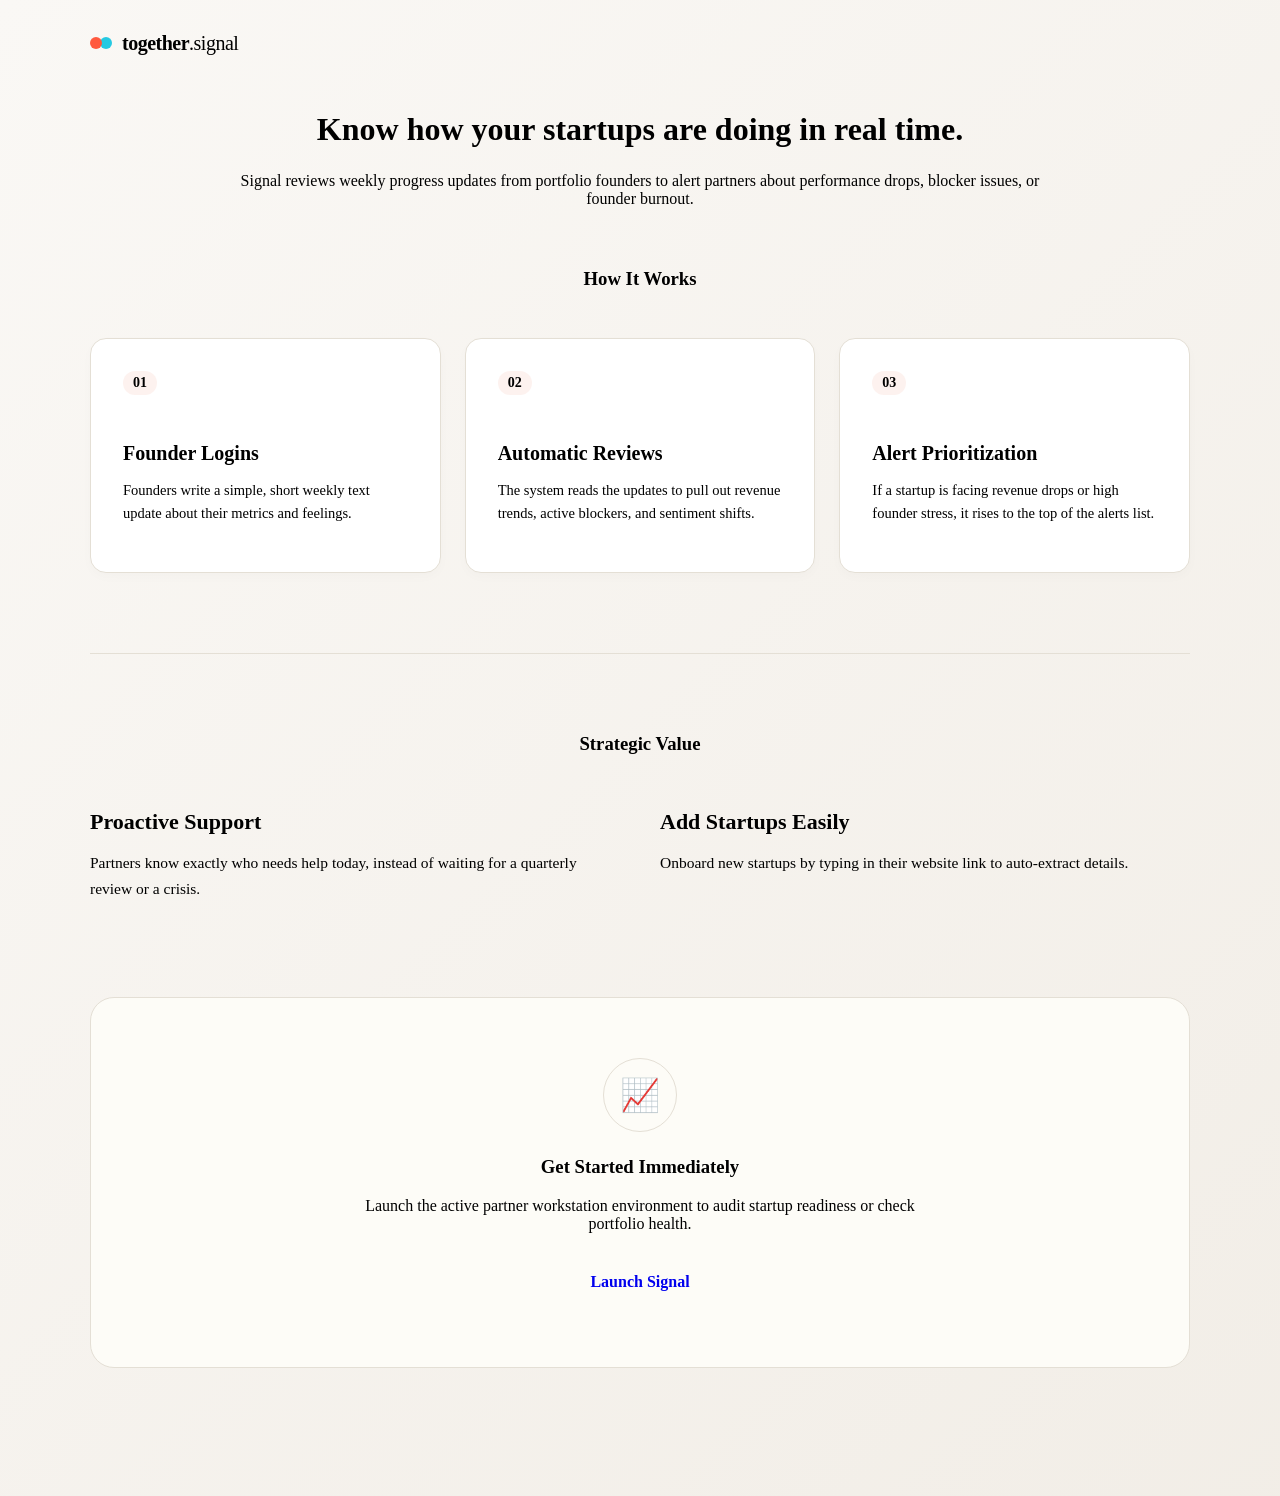
==== code/signal/static/index.html @ ca5fa367 "Initialize clean workspace split" ====
<!DOCTYPE html>
<html lang="en">
<head>
    <meta charset="UTF-8">
    <meta name="viewport" content="width=device-width, initial-scale=1.0">
    <title>Signal</title>
    <meta name="description" content="Signal reviews weekly progress updates from portfolio founders to alert partners about performance drops, blocker issues, or founder burnout.">
    <!-- Google Fonts -->
    <link rel="preconnect" href="https://fonts.googleapis.com">
    <link rel="preconnect" href="https://fonts.gstatic.com" crossorigin>
    <link href="https://fonts.googleapis.com/css2?family=Plus+Jakarta+Sans:wght@400;500;700&family=Sofia+Sans:wght@300;400;500;700&family=JetBrains+Mono:wght@400;700&display=swap" rel="stylesheet">
    <link rel="stylesheet" href="/static/styles.css">
    <style>
        /* Allow page scrolling for landing page */
        html, body {
            overflow: auto !important;
            overflow-y: auto !important;
            margin: 0;
            padding: 0;
        }
        
        /* Premium Background Gradient Animation */
        body {
            background: linear-gradient(-45deg, #FAF8F5, #F5F1EB, #EFEAE2, #FAF8F5);
            background-size: 400% 400%;
            animation: gradientBG 15s ease infinite;
            min-height: 100vh;
        }
        
        @keyframes gradientBG {
            0% { background-position: 0% 50%; }
            50% { background-position: 100% 50%; }
            100% { background-position: 0% 50%; }
        }
        
        /* Make container transparent so gradient is visible */
        .mc-app-container {
            background: transparent !important;
            height: auto !important;
            min-height: calc(100vh - 120px);
            padding: 0 48px 48px 48px;
            box-shadow: none !important;
        }

        .landing-main {
            padding: 40px 0 80px 0;
            max-width: 1100px;
            margin: 0 auto;
        }
        
        .landing-grid {
            display: grid;
            grid-template-columns: 1fr 1fr 1fr;
            gap: 24px;
            margin-top: 48px;
        }
        
        .landing-step-card {
            background: #FFFFFF;
            border: 1px solid #E4DFD5;
            border-radius: 16px;
            padding: 32px;
            transition: all 0.3s ease;
            box-shadow: 0 4px 12px rgba(0, 0, 0, 0.02);
            position: relative;
        }
        
        .landing-step-card:hover {
            transform: translateY(-4px);
            box-shadow: 0 12px 24px rgba(0, 0, 0, 0.05);
            border-color: var(--color-signal-orange);
        }
        
        .step-number-badge {
            font-family: var(--font-family-mono);
            font-size: 14px;
            font-weight: 700;
            color: var(--color-signal-orange);
            background: rgba(230, 92, 53, 0.08);
            padding: 4px 10px;
            border-radius: 99px;
            display: inline-block;
            margin-bottom: 20px;
        }
        
        .step-title {
            font-family: var(--font-family-display);
            font-size: 20px;
            font-weight: 700;
            margin-bottom: 12px;
            color: var(--color-ink);
        }
        
        .step-desc {
            font-size: 14.5px;
            line-height: 1.6;
            color: var(--color-slate-gray);
        }
        
        .benefits-section {
            margin-top: 80px;
            border-top: 1px solid #E4DFD5;
            padding-top: 60px;
        }
        
        .benefit-row {
            display: grid;
            grid-template-columns: 1fr 1fr;
            gap: 40px;
            margin-top: 32px;
        }
        
        .benefit-col h3 {
            font-family: var(--font-family-display);
            font-size: 22px;
            font-weight: 700;
            margin-bottom: 12px;
            color: var(--color-ink);
        }
        
        .benefit-col p {
            font-size: 15.5px;
            line-height: 1.65;
            color: var(--color-slate-gray);
        }
        
        .landing-cta-block {
            margin-top: 80px;
            text-align: center;
            background: #FDFCF7;
            border: 1px solid #E4DFD5;
            border-radius: 24px;
            padding: 60px;
        }
        
        .cta-icon-circle {
            width: 72px;
            height: 72px;
            background: var(--color-canvas);
            border: 1px solid #E4DFD5;
            border-radius: 50%;
            display: flex;
            align-items: center;
            justify-content: center;
            font-size: 32px;
            margin: 0 auto 24px auto;
        }
        
        .cta-btn {
            font-size: 16px;
            padding: 16px 36px;
            border-radius: 99px;
            margin-top: 24px;
            display: inline-block;
            text-decoration: none;
            font-weight: 700;
            cursor: pointer;
        }
    </style>
</head>
<body>
    <!-- Left-aligned Simple Logo Header -->
    <div class="simple-logo-header" style="max-width: 1100px; margin: 0 auto; padding: 32px 24px 0 24px; display: flex; justify-content: flex-start; z-index: 10; position: relative;">
        <div class="nav-logo-group" style="cursor: pointer; display: flex; align-items: center; gap: 10px;" onclick="window.location.reload();">
            <div class="together-logo-mark" style="display: flex; position: relative; width: 22px; height: 15px;">
                <span class="logo-dot-red" style="width: 12px; height: 12px; border-radius: 50%; position: absolute; top: 1px; left: 0; background-color: #FF593E; z-index: 1;"></span>
                <span class="logo-dot-blue" style="width: 12px; height: 12px; border-radius: 50%; position: absolute; top: 1px; right: 0; background-color: #00C1DE; opacity: 0.85;"></span>
            </div>
            <span class="nav-logo-text" style="font-family: var(--font-family-display); font-size: 20px; font-weight: 700; letter-spacing: -0.5px; color: var(--color-ink-black);">together<span class="logo-suffix" style="color: var(--color-signal-orange); font-weight: 400;">.signal</span></span>
        </div>
    </div>

    <!-- Main Container -->
    <div class="mc-app-container">
        <main class="landing-main">
            <!-- Hero Header -->
            <header class="editorial-hero" style="text-align: center;">
                <h1 class="display-xl" style="margin-top: 16px;">Know how your startups are doing in real time.</h1>
                <p class="body-lead" style="max-width: 800px; margin: 24px auto 0 auto;">Signal reviews weekly progress updates from portfolio founders to alert partners about performance drops, blocker issues, or founder burnout.</p>
            </header>

            <!-- How it Works -->
            <section style="margin-top: 60px;">
                <h3 class="section-micro-title" style="text-align: center;">How It Works</h3>
                <div class="landing-grid">
                    <div class="landing-step-card">
                        <span class="step-number-badge">01</span>
                        <h4 class="step-title">Founder Logins</h4>
                        <p class="step-desc">Founders write a simple, short weekly text update about their metrics and feelings.</p>
                    </div>
                    <div class="landing-step-card">
                        <span class="step-number-badge">02</span>
                        <h4 class="step-title">Automatic Reviews</h4>
                        <p class="step-desc">The system reads the updates to pull out revenue trends, active blockers, and sentiment shifts.</p>
                    </div>
                    <div class="landing-step-card">
                        <span class="step-number-badge">03</span>
                        <h4 class="step-title">Alert Prioritization</h4>
                        <p class="step-desc">If a startup is facing revenue drops or high founder stress, it rises to the top of the alerts list.</p>
                    </div>
                </div>
            </section>

            <!-- Benefits -->
            <section class="benefits-section">
                <h3 class="section-micro-title" style="text-align: center;">Strategic Value</h3>
                <div class="benefit-row">
                    <div class="benefit-col">
                        <h3>Proactive Support</h3>
                        <p>Partners know exactly who needs help today, instead of waiting for a quarterly review or a crisis.</p>
                    </div>
                    <div class="benefit-col">
                        <h3>Add Startups Easily</h3>
                        <p>Onboard new startups by typing in their website link to auto-extract details.</p>
                    </div>
                </div>
            </section>

            <!-- Launch CTA -->
            <section class="landing-cta-block">
                <div class="cta-icon-circle bg-pulse">📈</div>
                <h3 class="display-md">Get Started Immediately</h3>
                <p class="body-lead" style="font-size: 16px; max-width: 600px; margin: 12px auto 0 auto;">Launch the active partner workstation environment to audit startup readiness or check portfolio health.</p>
                <a href="/workspace" class="mc-btn-primary cta-btn">Launch Signal</a>
            </section>
        </main>
    </div>
</body>
</html>
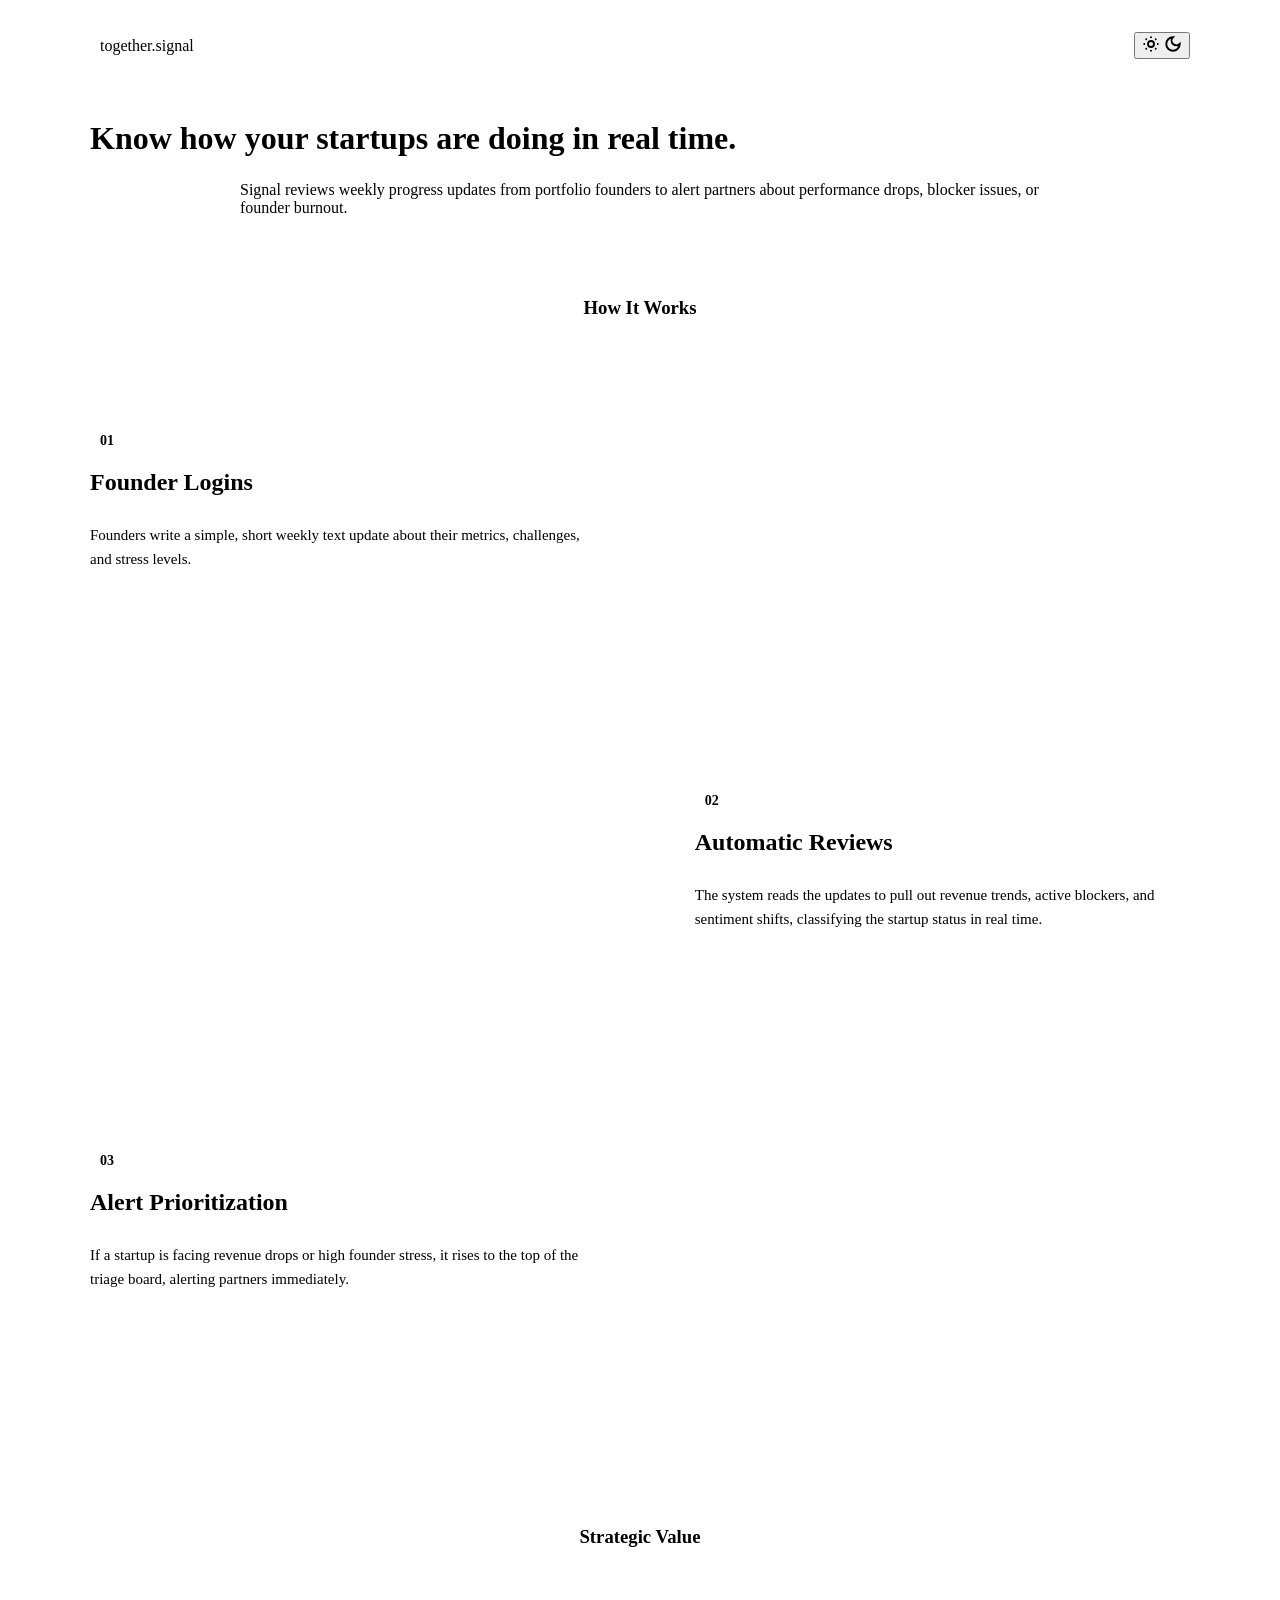
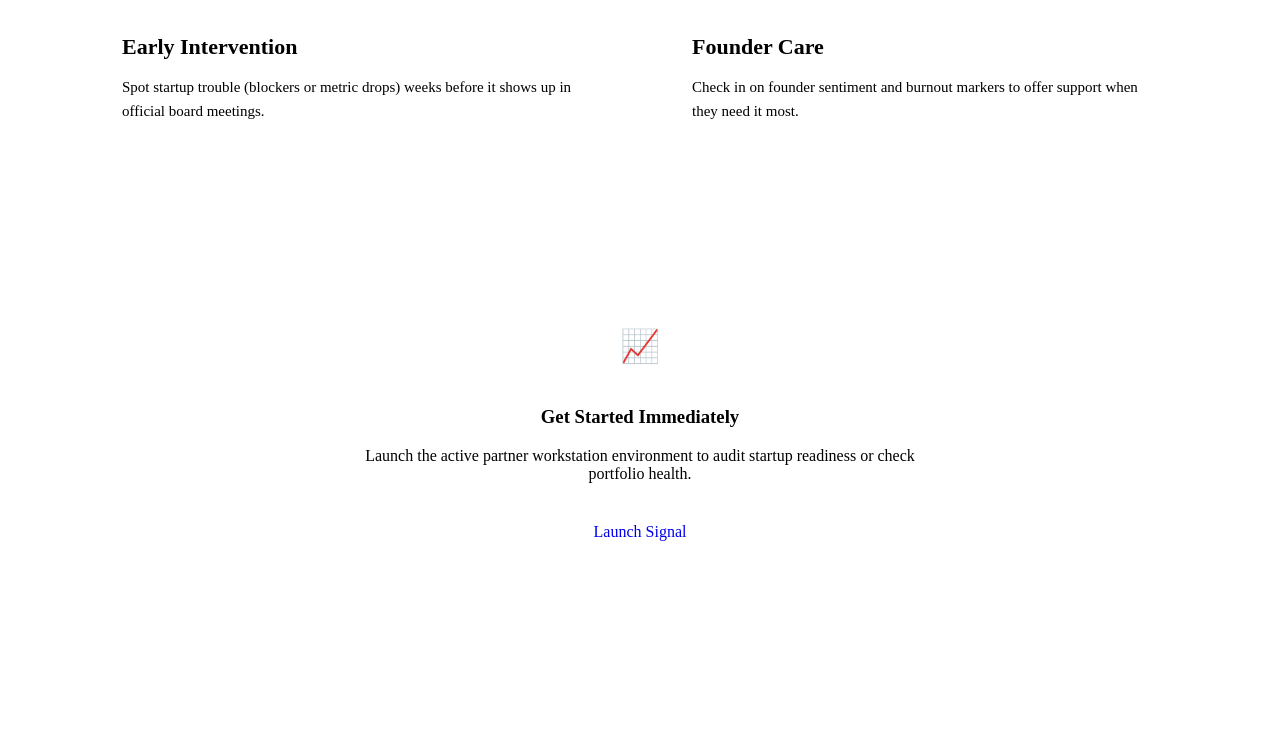
==== commit f711f347: "feat: Neubrutalist UI redesign, visual components separation, and dark mode theme updates" ====
--- a/code/signal/static/index.html
+++ b/code/signal/static/index.html
@@ -1,229 +1,315 @@
-<!DOCTYPE html>
-<html lang="en">
-<head>
-    <meta charset="UTF-8">
-    <meta name="viewport" content="width=device-width, initial-scale=1.0">
-    <title>Signal</title>
-    <meta name="description" content="Signal reviews weekly progress updates from portfolio founders to alert partners about performance drops, blocker issues, or founder burnout.">
-    <!-- Google Fonts -->
-    <link rel="preconnect" href="https://fonts.googleapis.com">
-    <link rel="preconnect" href="https://fonts.gstatic.com" crossorigin>
-    <link href="https://fonts.googleapis.com/css2?family=Plus+Jakarta+Sans:wght@400;500;700&family=Sofia+Sans:wght@300;400;500;700&family=JetBrains+Mono:wght@400;700&display=swap" rel="stylesheet">
-    <link rel="stylesheet" href="/static/styles.css">
-    <style>
-        /* Allow page scrolling for landing page */
-        html, body {
-            overflow: auto !important;
-            overflow-y: auto !important;
-            margin: 0;
-            padding: 0;
-        }
-        
-        /* Premium Background Gradient Animation */
-        body {
-            background: linear-gradient(-45deg, #FAF8F5, #F5F1EB, #EFEAE2, #FAF8F5);
-            background-size: 400% 400%;
-            animation: gradientBG 15s ease infinite;
-            min-height: 100vh;
-        }
-        
-        @keyframes gradientBG {
-            0% { background-position: 0% 50%; }
-            50% { background-position: 100% 50%; }
-            100% { background-position: 0% 50%; }
-        }
-        
-        /* Make container transparent so gradient is visible */
-        .mc-app-container {
-            background: transparent !important;
-            height: auto !important;
-            min-height: calc(100vh - 120px);
-            padding: 0 48px 48px 48px;
-            box-shadow: none !important;
-        }
-
-        .landing-main {
-            padding: 40px 0 80px 0;
-            max-width: 1100px;
-            margin: 0 auto;
-        }
-        
-        .landing-grid {
-            display: grid;
-            grid-template-columns: 1fr 1fr 1fr;
-            gap: 24px;
-            margin-top: 48px;
-        }
-        
-        .landing-step-card {
-            background: #FFFFFF;
-            border: 1px solid #E4DFD5;
-            border-radius: 16px;
-            padding: 32px;
-            transition: all 0.3s ease;
-            box-shadow: 0 4px 12px rgba(0, 0, 0, 0.02);
-            position: relative;
-        }
-        
-        .landing-step-card:hover {
-            transform: translateY(-4px);
-            box-shadow: 0 12px 24px rgba(0, 0, 0, 0.05);
-            border-color: var(--color-signal-orange);
-        }
-        
-        .step-number-badge {
-            font-family: var(--font-family-mono);
-            font-size: 14px;
-            font-weight: 700;
-            color: var(--color-signal-orange);
-            background: rgba(230, 92, 53, 0.08);
-            padding: 4px 10px;
-            border-radius: 99px;
-            display: inline-block;
-            margin-bottom: 20px;
-        }
-        
-        .step-title {
-            font-family: var(--font-family-display);
-            font-size: 20px;
-            font-weight: 700;
-            margin-bottom: 12px;
-            color: var(--color-ink);
-        }
-        
-        .step-desc {
-            font-size: 14.5px;
-            line-height: 1.6;
-            color: var(--color-slate-gray);
-        }
-        
-        .benefits-section {
-            margin-top: 80px;
-            border-top: 1px solid #E4DFD5;
-            padding-top: 60px;
-        }
-        
-        .benefit-row {
-            display: grid;
-            grid-template-columns: 1fr 1fr;
-            gap: 40px;
-            margin-top: 32px;
-        }
-        
-        .benefit-col h3 {
-            font-family: var(--font-family-display);
-            font-size: 22px;
-            font-weight: 700;
-            margin-bottom: 12px;
-            color: var(--color-ink);
-        }
-        
-        .benefit-col p {
-            font-size: 15.5px;
-            line-height: 1.65;
-            color: var(--color-slate-gray);
-        }
-        
-        .landing-cta-block {
-            margin-top: 80px;
-            text-align: center;
-            background: #FDFCF7;
-            border: 1px solid #E4DFD5;
-            border-radius: 24px;
-            padding: 60px;
-        }
-        
-        .cta-icon-circle {
-            width: 72px;
-            height: 72px;
-            background: var(--color-canvas);
-            border: 1px solid #E4DFD5;
-            border-radius: 50%;
-            display: flex;
-            align-items: center;
-            justify-content: center;
-            font-size: 32px;
-            margin: 0 auto 24px auto;
-        }
-        
-        .cta-btn {
-            font-size: 16px;
-            padding: 16px 36px;
-            border-radius: 99px;
-            margin-top: 24px;
-            display: inline-block;
-            text-decoration: none;
-            font-weight: 700;
-            cursor: pointer;
-        }
-    </style>
-</head>
-<body>
-    <!-- Left-aligned Simple Logo Header -->
-    <div class="simple-logo-header" style="max-width: 1100px; margin: 0 auto; padding: 32px 24px 0 24px; display: flex; justify-content: flex-start; z-index: 10; position: relative;">
-        <div class="nav-logo-group" style="cursor: pointer; display: flex; align-items: center; gap: 10px;" onclick="window.location.reload();">
-            <div class="together-logo-mark" style="display: flex; position: relative; width: 22px; height: 15px;">
-                <span class="logo-dot-red" style="width: 12px; height: 12px; border-radius: 50%; position: absolute; top: 1px; left: 0; background-color: #FF593E; z-index: 1;"></span>
-                <span class="logo-dot-blue" style="width: 12px; height: 12px; border-radius: 50%; position: absolute; top: 1px; right: 0; background-color: #00C1DE; opacity: 0.85;"></span>
-            </div>
-            <span class="nav-logo-text" style="font-family: var(--font-family-display); font-size: 20px; font-weight: 700; letter-spacing: -0.5px; color: var(--color-ink-black);">together<span class="logo-suffix" style="color: var(--color-signal-orange); font-weight: 400;">.signal</span></span>
-        </div>
-    </div>
-
-    <!-- Main Container -->
-    <div class="mc-app-container">
-        <main class="landing-main">
-            <!-- Hero Header -->
-            <header class="editorial-hero" style="text-align: center;">
-                <h1 class="display-xl" style="margin-top: 16px;">Know how your startups are doing in real time.</h1>
-                <p class="body-lead" style="max-width: 800px; margin: 24px auto 0 auto;">Signal reviews weekly progress updates from portfolio founders to alert partners about performance drops, blocker issues, or founder burnout.</p>
-            </header>
-
-            <!-- How it Works -->
-            <section style="margin-top: 60px;">
-                <h3 class="section-micro-title" style="text-align: center;">How It Works</h3>
-                <div class="landing-grid">
-                    <div class="landing-step-card">
-                        <span class="step-number-badge">01</span>
-                        <h4 class="step-title">Founder Logins</h4>
-                        <p class="step-desc">Founders write a simple, short weekly text update about their metrics and feelings.</p>
-                    </div>
-                    <div class="landing-step-card">
-                        <span class="step-number-badge">02</span>
-                        <h4 class="step-title">Automatic Reviews</h4>
-                        <p class="step-desc">The system reads the updates to pull out revenue trends, active blockers, and sentiment shifts.</p>
-                    </div>
-                    <div class="landing-step-card">
-                        <span class="step-number-badge">03</span>
-                        <h4 class="step-title">Alert Prioritization</h4>
-                        <p class="step-desc">If a startup is facing revenue drops or high founder stress, it rises to the top of the alerts list.</p>
-                    </div>
-                </div>
-            </section>
-
-            <!-- Benefits -->
-            <section class="benefits-section">
-                <h3 class="section-micro-title" style="text-align: center;">Strategic Value</h3>
-                <div class="benefit-row">
-                    <div class="benefit-col">
-                        <h3>Proactive Support</h3>
-                        <p>Partners know exactly who needs help today, instead of waiting for a quarterly review or a crisis.</p>
-                    </div>
-                    <div class="benefit-col">
-                        <h3>Add Startups Easily</h3>
-                        <p>Onboard new startups by typing in their website link to auto-extract details.</p>
-                    </div>
-                </div>
-            </section>
-
-            <!-- Launch CTA -->
-            <section class="landing-cta-block">
-                <div class="cta-icon-circle bg-pulse">📈</div>
-                <h3 class="display-md">Get Started Immediately</h3>
-                <p class="body-lead" style="font-size: 16px; max-width: 600px; margin: 12px auto 0 auto;">Launch the active partner workstation environment to audit startup readiness or check portfolio health.</p>
-                <a href="/workspace" class="mc-btn-primary cta-btn">Launch Signal</a>
-            </section>
-        </main>
-    </div>
-</body>
-</html>
+<!DOCTYPE html>
+<html lang="en">
+<head>
+    <meta charset="UTF-8">
+    <meta name="viewport" content="width=device-width, initial-scale=1.0">
+    <title>Signal</title>
+    <meta name="description" content="Signal reviews weekly progress updates from portfolio founders to alert partners about performance drops, blocker issues, or founder burnout.">
+    <!-- Google Fonts -->
+    <link rel="preconnect" href="https://fonts.googleapis.com">
+    <link rel="preconnect" href="https://fonts.gstatic.com" crossorigin>
+    <link href="https://fonts.googleapis.com/css2?family=Plus+Jakarta+Sans:wght@400;500;700&family=Sofia+Sans:wght@300;400;500;700&family=JetBrains+Mono:wght@400;700&display=swap" rel="stylesheet">
+    <link rel="stylesheet" href="/static/styles.css">
+    <style>
+        html, body {
+            overflow: auto !important;
+            margin: 0;
+            padding: 0;
+            background-color: var(--color-canvas);
+            transition: background-color 0.25s ease, color 0.25s ease;
+        }
+        
+        .mc-app-container {
+            background: transparent !important;
+            height: auto !important;
+            min-height: calc(100dvh - 120px);
+            padding: 0 48px 48px 48px;
+            box-shadow: none !important;
+        }
+
+        .landing-main {
+            padding: 40px 0 80px 0;
+            max-width: 1100px;
+            margin: 0 auto;
+        }
+        
+        .step-number-badge {
+            font-family: var(--font-family-mono);
+            font-size: 14px;
+            font-weight: 700;
+            color: var(--color-ink-black);
+            background: var(--color-primary);
+            border: 2px solid var(--color-neutral);
+            box-shadow: 2px 2px 0 var(--color-neutral);
+            padding: 4px 10px;
+            border-radius: var(--radius-pill);
+            display: inline-block;
+        }
+        
+        .zigzag-row {
+            display: grid;
+            grid-template-columns: 1fr 1.1fr;
+            gap: 60px;
+            align-items: center;
+            margin-bottom: 80px;
+        }
+        .zigzag-row.reversed {
+            grid-template-columns: 1.1fr 1fr;
+        }
+        .zigzag-text-col {
+            display: flex;
+            flex-direction: column;
+            align-items: flex-start;
+        }
+        .zigzag-title {
+            font-family: var(--font-family-display);
+            font-size: 24px;
+            font-weight: 700;
+            margin: 16px 0 12px 0;
+            color: var(--color-ink-black);
+        }
+        .zigzag-desc {
+            font-size: 15px;
+            line-height: 1.6;
+            color: var(--color-slate-gray);
+        }
+        .zigzag-graphic-col {
+            border: var(--border-main);
+            border-radius: var(--radius-card);
+            box-shadow: var(--shadow-main);
+            padding: 30px;
+            display: flex;
+            align-items: center;
+            justify-content: center;
+            background-color: var(--color-white);
+            height: 220px;
+        }
+        .zigzag-graphic-col svg {
+            max-height: 100%;
+            width: auto;
+        }
+        
+        .benefits-section {
+            margin-top: 80px;
+            border-top: var(--border-main);
+            padding-top: 60px;
+        }
+        
+        .benefit-row {
+            display: grid;
+            grid-template-columns: 1fr 1fr;
+            gap: 40px;
+            margin-top: 32px;
+        }
+        
+        .benefit-col {
+            background-color: var(--color-white);
+            border: var(--border-main);
+            border-radius: var(--radius-card);
+            box-shadow: var(--shadow-main);
+            padding: 32px;
+            transition: all 0.2s ease;
+        }
+        .benefit-col:hover {
+            transform: translate(-2px, -2px);
+            box-shadow: 6px 6px 0 var(--color-neutral);
+        }
+        
+        .benefit-col h3 {
+            font-family: var(--font-family-display);
+            font-size: 22px;
+            font-weight: 700;
+            margin-bottom: 12px;
+            color: var(--color-ink-black);
+        }
+        
+        .benefit-col p {
+            font-size: 15px;
+            line-height: 1.6;
+            color: var(--color-slate-gray);
+        }
+        
+        .landing-cta-block {
+            margin-top: 80px;
+            text-align: center;
+            background: var(--color-white);
+            border: var(--border-main);
+            border-radius: var(--radius-card);
+            padding: 60px;
+            box-shadow: var(--shadow-main);
+        }
+        
+        .cta-icon-circle {
+            width: 72px;
+            height: 72px;
+            background: var(--color-primary);
+            border: var(--border-main);
+            border-radius: var(--radius-circle);
+            display: flex;
+            align-items: center;
+            justify-content: center;
+            font-size: 32px;
+            margin: 0 auto 24px auto;
+            box-shadow: 2px 2px 0 var(--color-neutral);
+        }
+        
+        .cta-btn {
+            font-size: 16px;
+            padding: 16px 36px;
+            margin-top: 24px;
+            display: inline-block;
+            text-decoration: none;
+        }
+
+        @media (max-width: 768px) {
+            .zigzag-row, .zigzag-row.reversed {
+                grid-template-columns: 1fr;
+                gap: 30px;
+            }
+            .zigzag-row.reversed .zigzag-graphic-col {
+                order: 2;
+            }
+            .benefit-row {
+                grid-template-columns: 1fr;
+            }
+        }
+    </style>
+</head>
+<body>
+    <!-- Top Header -->
+    <div class="simple-logo-header" style="max-width: 1100px; margin: 0 auto; padding: 32px 24px 0 24px; display: flex; justify-content: space-between; align-items: center; z-index: 10; position: relative;">
+        <div class="nav-logo-group" style="cursor: pointer; display: flex; align-items: center; gap: 10px;" onclick="window.location.reload();">
+            <div class="together-logo-mark">
+                <span class="logo-dot-red"></span>
+                <span class="logo-dot-blue"></span>
+            </div>
+            <span class="nav-logo-text">together<span class="logo-suffix">.signal</span></span>
+        </div>
+        <button id="theme-toggle" class="theme-toggle-btn" aria-label="Toggle Theme">
+            <svg id="theme-icon-sun" class="hidden" xmlns="http://www.w3.org/2000/svg" width="18" height="18" viewBox="0 0 24 24" fill="none" stroke="currentColor" stroke-width="2.5"><circle cx="12" cy="12" r="4"/><path d="M12 2v2M12 20v2M4.93 4.93l1.41 1.41M17.66 17.66l1.41 1.41M2 12h2M20 12h2M6.34 17.66l-1.41 1.41M19.07 4.93l-1.41 1.41"/></svg>
+            <svg id="theme-icon-moon" xmlns="http://www.w3.org/2000/svg" width="18" height="18" viewBox="0 0 24 24" fill="none" stroke="currentColor" stroke-width="2.5"><path d="M12 3a6 6 0 0 0 9 9 9 9 0 1 1-9-9Z"/></svg>
+        </button>
+    </div>
+
+    <!-- Main Container -->
+    <div class="mc-app-container">
+        <main class="landing-main">
+            <!-- Hero Header -->
+            <header class="editorial-hero">
+                <h1 class="display-xl">Know how your startups are doing in real time.</h1>
+                <p class="body-lead" style="max-width: 800px; margin: 24px auto 0 auto;">Signal reviews weekly progress updates from portfolio founders to alert partners about performance drops, blocker issues, or founder burnout.</p>
+            </header>
+
+            <!-- How it Works (Zig-Zag alternating rows) -->
+            <section style="margin-top: 80px;">
+                <h3 class="section-micro-title" style="text-align: center; margin-bottom: 48px;">How It Works</h3>
+                
+                <!-- Step 1 -->
+                <div class="zigzag-row">
+                    <div class="zigzag-text-col">
+                        <span class="step-number-badge">01</span>
+                        <h4 class="zigzag-title">Founder Logins</h4>
+                        <p class="zigzag-desc">Founders write a simple, short weekly text update about their metrics, challenges, and stress levels.</p>
+                    </div>
+                    <div class="zigzag-graphic-col bg-compass">
+                        <svg xmlns="http://www.w3.org/2000/svg" viewBox="0 0 200 120" fill="none" stroke="var(--color-neutral)" stroke-width="3" stroke-linecap="round" stroke-linejoin="round">
+                            <rect x="25" y="15" width="150" height="90" rx="6" fill="var(--color-white)" />
+                            <!-- Text Editor Layout -->
+                            <rect x="40" y="32" width="120" height="12" rx="3" fill="var(--color-canvas)" />
+                            <rect x="40" y="52" width="90" height="12" rx="3" fill="var(--color-canvas)" />
+                            <circle cx="150" cy="80" r="10" fill="var(--color-primary)" />
+                            <path d="M148 76h4v8h-4z" />
+                        </svg>
+                    </div>
+                </div>
+
+                <!-- Step 2 -->
+                <div class="zigzag-row reversed">
+                    <div class="zigzag-graphic-col bg-pulse">
+                        <svg xmlns="http://www.w3.org/2000/svg" viewBox="0 0 200 120" fill="none" stroke="var(--color-neutral)" stroke-width="3" stroke-linecap="round" stroke-linejoin="round">
+                            <circle cx="100" cy="60" r="45" fill="var(--color-white)" />
+                            <path d="M80 60 L95 75 L125 45" stroke="var(--color-secondary)" stroke-width="6" />
+                        </svg>
+                    </div>
+                    <div class="zigzag-text-col">
+                        <span class="step-number-badge">02</span>
+                        <h4 class="zigzag-title">Automatic Reviews</h4>
+                        <p class="zigzag-desc">The system reads the updates to pull out revenue trends, active blockers, and sentiment shifts, classifying the startup status in real time.</p>
+                    </div>
+                </div>
+
+                <!-- Step 3 -->
+                <div class="zigzag-row">
+                    <div class="zigzag-text-col">
+                        <span class="step-number-badge">03</span>
+                        <h4 class="zigzag-title">Alert Prioritization</h4>
+                        <p class="zigzag-desc">If a startup is facing revenue drops or high founder stress, it rises to the top of the triage board, alerting partners immediately.</p>
+                    </div>
+                    <div class="zigzag-graphic-col bg-memory">
+                        <svg xmlns="http://www.w3.org/2000/svg" viewBox="0 0 200 120" fill="none" stroke="var(--color-neutral)" stroke-width="3" stroke-linecap="round" stroke-linejoin="round">
+                            <rect x="25" y="15" width="150" height="90" rx="6" fill="var(--color-white)" />
+                            <!-- Warning Banner -->
+                            <rect x="40" y="32" width="120" height="24" rx="4" fill="var(--color-secondary)" />
+                            <line x1="85" y1="44" x2="135" y2="44" stroke="var(--color-white)" stroke-width="4" />
+                            <!-- Minor notifications -->
+                            <line x1="40" y1="72" x2="110" y2="72" stroke-width="4" />
+                            <line x1="40" y1="85" x2="90" y2="85" stroke-width="4" />
+                        </svg>
+                    </div>
+                </div>
+            </section>
+
+            <!-- Benefits -->
+            <section class="benefits-section">
+                <h3 class="section-micro-title" style="text-align: center; margin-bottom: 24px;">Strategic Value</h3>
+                <div class="benefit-row">
+                    <div class="benefit-col">
+                        <h3>Early Intervention</h3>
+                        <p>Spot startup trouble (blockers or metric drops) weeks before it shows up in official board meetings.</p>
+                    </div>
+                    <div class="benefit-col">
+                        <h3>Founder Care</h3>
+                        <p>Check in on founder sentiment and burnout markers to offer support when they need it most.</p>
+                    </div>
+                </div>
+            </section>
+
+            <!-- Launch CTA -->
+            <section class="landing-cta-block">
+                <div class="cta-icon-circle">📈</div>
+                <h3 class="display-lg">Get Started Immediately</h3>
+                <p class="body-lead" style="font-size: 16px; max-width: 600px; margin: 12px auto 0 auto;">Launch the active partner workstation environment to audit startup readiness or check portfolio health.</p>
+                <a href="/workspace" class="mc-btn-primary cta-btn">Launch Signal</a>
+            </section>
+        </main>
+    </div>
+
+    <!-- Theme Persist Script -->
+    <script>
+        const themeToggleBtn = document.getElementById('theme-toggle');
+        const sunIcon = document.getElementById('theme-icon-sun');
+        const moonIcon = document.getElementById('theme-icon-moon');
+        
+        const currentTheme = localStorage.getItem('theme') || (window.matchMedia('(prefers-color-scheme: dark)').matches ? 'dark' : 'light');
+        
+        function applyTheme(theme) {
+            document.documentElement.setAttribute('data-theme', theme);
+            localStorage.setItem('theme', theme);
+            if (theme === 'dark') {
+                sunIcon.classList.remove('hidden');
+                moonIcon.classList.add('hidden');
+            } else {
+                sunIcon.classList.add('hidden');
+                moonIcon.classList.remove('hidden');
+            }
+        }
+        
+        applyTheme(currentTheme);
+        
+        themeToggleBtn.addEventListener('click', () => {
+            const theme = document.documentElement.getAttribute('data-theme') === 'dark' ? 'light' : 'dark';
+            applyTheme(theme);
+        });
+    </script>
+</body>
+</html>
